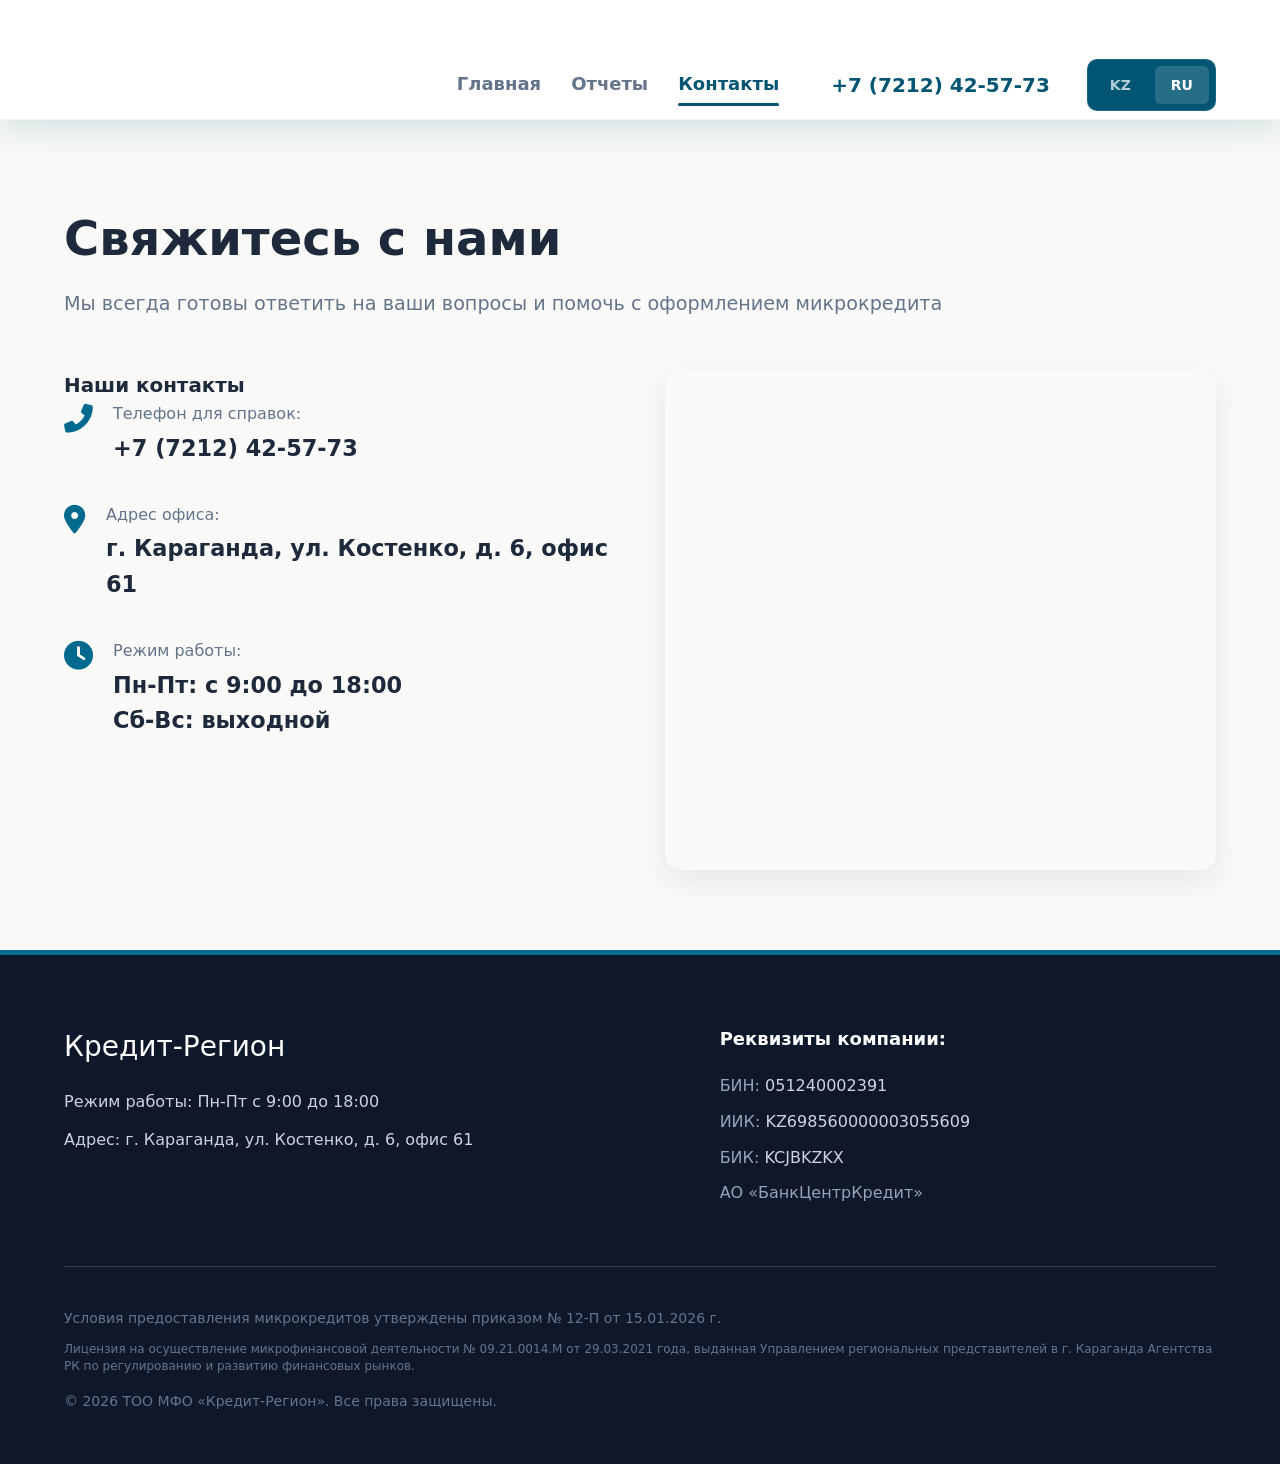
==== contacts.html @ 9605d0bb "Add files via upload" ====
<!DOCTYPE html>
<html lang="ru">
<head>
    <meta charset="UTF-8">
    <meta name="viewport" content="width=device-width, initial-scale=1.0">
    <title>Контакты — ТОО МФО «Кредит-Регион»</title>
    <link rel="stylesheet" href="style.css">
    <link rel="stylesheet" href="https://cdnjs.cloudflare.com/ajax/libs/font-awesome/6.0.0/css/all.min.css">
    <script type="text/javascript" src="https://cdn.jsdelivr.net/npm/@emailjs/browser@4/dist/email.min.js"></script>
</head>
<body>

<header class="header">
        <div class="container header-wrap">
            <a href="index.html" class="logo">
                <img src="https://avirgehlkrsgrkzicobc.supabase.co/storage/v1/object/public/img/logo%20(2).png" alt="Кредит-Регион" class="logo-img">
            </a>
            <div class="header-nav-block">
                <ul class="nav-links">
                    <li><a href="index.html" id="nav-main">Главная</a></li>
                    <li><a href="reports.html" id="nav-about">Отчеты</a></li>
                    <li><a href="contacts.html" id="nav-contacts" class="active">Контакты</a></li>
                </ul>   
                
                <div class="header-contacts">
                    <a href="tel:+77212425773" id="phone-1" class="phone-link">+7 (7212) 42-57-73</a>
                    <div class="lang-switcher">
                        <a href="contacts_kz.html" class="lang-btn">KZ</a>
                        <a href="contacts.html" class="active lang-btn">RU</a>
                    </div>
                </div>
            </div>
        </div>
    </header>

    <main class="contacts-page">
        <h1>Свяжитесь с нами</h1>
        <p class="subtitle">Мы всегда готовы ответить на ваши вопросы и помочь с оформлением микрокредита</p>

        <div class="contacts-grid">
            <div class="info-box">
                <h3>Наши контакты</h3>
                
                <div class="contact-item">
                    <i class="fas fa-phone-alt"></i>
                    <div>
                        <p class="label">Телефон для справок:</p>
                        <a href="tel:+77212425773" class="value">+7 (7212) 42-57-73</a>
                    </div>
                </div>

                <div class="contact-item">
                    <i class="fas fa-map-marker-alt"></i>
                    <div>
                        <p class="label">Адрес офиса:</p>
                        <p class="value">г. Караганда, ул. Костенко, д. 6, офис 61</p>
                    </div>
                </div>

                <div class="contact-item">
                    <i class="fas fa-clock"></i>
                    <div>
                        <p class="label">Режим работы:</p>
                        <p class="value">Пн-Пт: с 9:00 до 18:00<br>Сб-Вс: выходной</p>
                    </div>
                </div>
            </div>
            <div class="map-box">
            <iframe src="https://yandex.kz/map-widget/v1/?ll=73.082440%2C49.816398&z=17&pt=73.082440%2C49.816398%2Cpm2rdm" width="100%" height="100%" frameborder="0" allowfullscreen="true" style="position:relative; min-height: 400px; border-radius: 12px;"></iframe>
            </div>
        </div>
    </main>

    <footer class="footer">
        <div class="container">
            <div class="footer-grid">
                <div class="footer-about">
                    <div class="logo white-logo"><span class="logo-accent">Кредит</span>-Регион</div>
                    <p>Режим работы: Пн-Пт с 9:00 до 18:00</p>
                    <p>Адрес: г. Караганда, ул. Костенко, д. 6, офис 61</p>
                </div>
                <div class="footer-requisites">
                    <h4>Реквизиты компании:</h4>
                    <p>БИН: <span>051240002391</span></p>
                    <p>ИИК: <span>KZ698560000003055609</span></p>
                    <p>БИК: <span>KCJBKZKX</span></p>
                    <p>АО «БанкЦентрКредит»</p>
                </div>
            </div>
            <div class="footer-bottom">
                <p>Условия предоставления микрокредитов утверждены приказом № 12-П от 15.01.2026 г.</p>
                <p style="font-size: 12px; color: #64748b; margin-top: 10px; margin-bottom: 15px; line-height: 1.4;">Лицензия на осуществление микрофинансовой деятельности № 09.21.0014.M от 29.03.2021 года, выданная Управлением региональных представителей в г. Караганда Агентства РК по регулированию и развитию финансовых рынков.</p>
                <p>&copy; 2026 ТОО МФО «Кредит-Регион». Все права защищены.</p>
            </div>
        </div>
    </footer>
</body>
</html>
---- style.css ----
@import url('https://fonts.googleapis.com/css2?family=Inter:wght@400;500;600;700;800&display=swap');

* {
    margin: 0;
    padding: 0;
    box-sizing: border-box;
}

body, input, button, textarea, select {
    font-family: 'Inter', sans-serif;
}

:root {
    --primary-color: #006A8E;   
    --primary-hover: #005572;  
    --dark-bg: #0f172a;      
    --light-bg: #f4f7fc;      
    --text-main: #1e293b;     
    --text-muted: #64748b;     
    --border-color: #e2e8f0; 
    
    --primary-blue: #005572;
    --text-dark: #333333;
    --text-light: #ffffff;
    --transition: all 0.3s ease;
}

body {
    font-family: system-ui, -apple-system, BlinkMacSystemFont, 'Segoe UI', Roboto, Oxygen, Ubuntu, Cantarell, sans-serif;
    color: var(--text-main);
    background-color: #F9FAF7;
    line-height: 1.6;
    font-size: 17px;
}

.container {
    max-width: 1200px;
    margin: 0 auto;
    padding: 0 24px;
}

.header {
    background: #fff;
    border-bottom: 1px solid rgba(0, 0, 0, 0.05);
    height: 120px; /* Фиксируем общую высоту шапки, чтобы было пространство сверху */
    position: sticky;
    top: 0;
    z-index: 100;
    box-shadow: 0 10px 30px rgba(0, 85, 114, 0.15);
}

.header-wrap {
    display: flex;
    justify-content: space-between;
    align-items: flex-end; /* Выравнивает все внутренние блоки по нижнему краю */
    width: 100%;
    height: 100%; /* Растягиваем контейнер на всю высоту шапки */
    padding-bottom: 8px; /* Аккуратный отступ от самого нижнего края для красоты */
}


.logo {
    display: flex;
    align-items: center;
    text-decoration: none;
}
.logo-img {
    height: 150px;
    width: auto;  
    display: block;
    object-fit: contain;
    margin: 0;
    padding-top: 15px; 
}

.header-nav-block {
    display: flex;
    align-items: center;
    gap: 40px; 
}

.nav-links {
    display: flex;
    list-style: none;
    gap: 30px;
}

.nav-links a {
    text-decoration: none;
    color: var(--text-muted);
    font-weight: 600;
    font-size: 18px;
    padding: 8px 0;
    position: relative;
    transition: color 0.25s ease;
}

.nav-links a::after {
    content: '';
    position: absolute;
    bottom: -4px;
    left: 0;
    width: 0;
    height: 3px;
    background-color: #005572;
    border-radius: 2px;
    transition: width 0.25s ease; /* Плавное появление линии */
}

.nav-links a:hover,
.nav-links a.active {
    color: #005572;
}

.nav-links a:hover::after,
.nav-links a.active::after {
    width: 100%;
}

.header-contacts {
    display: flex;
    align-items: center;
    gap: 25px;
}

.phone-link {
    font-size: 20px;
    font-weight: 700;
    color: #005572;
    text-decoration: none;
    transition: all 0.2s ease;
    padding: 6px 12px;
    border-radius: 8px;
}

.phone-link:hover {
    background-color: rgba(0, 85, 114, 0.05); 
    transform: translateY(-1px); 
}

 .lang-switcher {
    display: flex;
    gap: 6px;
    background: #005572; /* Темно-синий фон всей плашки */
    padding: 5px;
    border-radius: 10px;
    border: 1px solid rgba(255, 255, 255, 0.1);
}


.lang-btn {
    background: none;
    border: 1px solid transparent; /* Заготовка под границу активной кнопки */
    padding: 8px 16px;
    font-size: 14px;
    font-weight: 700;
    color: rgba(255, 255, 255, 0.7); /* Цвет неактивного текста (слегка прозрачный белый) */
    cursor: pointer;
    border-radius: 7px;
    text-decoration: none;
    transition: all 0.2s;
}

.lang-btn:hover {
    color: #ffffff;
}


.lang-btn.active {
    background: rgba(255, 255, 255, 0.15) !important; /* Полупрозрачный белый внутри синей плашки */
    border-color: #005572 !important; /* Граница */
    color: #ffffff !important; /* Белый текст */
}



.calc-section {
    padding: 60px 0;
}

/* .calc-container {
    background: var(--light-bg); 
    gap: 30px; 
    align-items: stretch;
    width: 100%;
    border-radius: 28px;
    padding: 45px;
    display: flex;
    gap: 45px;
    align-items: center;
    border: 1px solid #e2e8f0; 
    box-shadow: 0 40px 80px rgba(0, 106, 142, 0.1), 0 15px 35px rgba(0, 106, 142, 0.05);
} */

.calc-container {
    background: var(--light-bg); 
    width: 100%;
    border-radius: 28px;
    padding: 45px;
    display: flex;
    gap: 45px;
    align-items: stretch; /* Растягивает обе части по высоте */
    border: 1px solid #e2e8f0; 
    box-shadow: 0 40px 80px rgba(0, 106, 142, 0.1), 0 15px 35px rgba(0, 106, 142, 0.05);
    box-sizing: border-box;
}


.calc-num-input {
    font-family: inherit;
    font-size: 1.25rem; 
    font-weight: 700; 
    color: #006A8E;    
    border: none;
    border-bottom: 2px dashed #cbd5e1; 
    background: transparent;
    padding: 2px 4px;
    width: 120px;       
    text-align: right;  
    outline: none;
    transition: border-color 0.2s ease;
}


.calc-num-input:focus {
    border-bottom-color: #006A8E; 
    border-bottom-style: solid;
}


.calc-num-input::-webkit-outer-spin-button,
.calc-num-input::-webkit-inner-spin-button {
    -webkit-appearance: none;
    margin: 0;
}

/* Прячем стрелочки в Firefox */
.calc-num-input {
    -moz-appearance: textfield;
}


.calc-inputs {
    flex: 0 0 550px;
    width: 550px;
    display: flex;
    flex-direction: column;
    gap: 30px;
    box-sizing: border-box;
}

/* .calc-inputs {
    flex: 1; 
    display: flex;
    flex-direction: column;
    gap: 30px;
    box-sizing: border-box;
} */

.input-group {
    display: flex;
    flex-direction: column;
}

/* Белые блоки для ползунков с выраженной рамкой и глубокой тенью */
.input-inner-box {
    background: #ffffff;
    border-radius: 20px;
    padding: 24px 35px;
    display: flex;
    justify-content: space-between;
    align-items: center;
    margin-bottom: -12px; /* Элегантное наложение слайдера на рамку */
    position: relative;
    z-index: 2;
    border: 1px solid var(--border-color);
    box-shadow: 0 15px 35px rgba(15, 23, 42, 0.04), 0 5px 15px rgba(15, 23, 42, 0.02);
}

.input-label-text {
    font-size: 24px;
    color: #64748b;
    font-weight: 600;
}

.currency {
    font-size: 34px;
    color: #000;
    font-weight: 700;
}

.currency strong {
    font-size: 38px;
    color: var(--primary-color); /* Акцентный озерно-синий цвет для выбранных значений */
    font-weight: 800;
}

input[type="range"].range-slider {
    -webkit-appearance: none;
    appearance: none;
    width: calc(100% - 50px);
    margin: 0 auto;
    height: 8px;
    border-radius: 4px;
    outline: none;
    position: relative;
    z-index: 3;
    background: linear-gradient(to right, #006A8E 0%, #006A8E 50%, #cbd5e1 50%, #cbd5e1 100%);
    cursor: pointer;
}

input[type="range"].range-slider::-webkit-slider-thumb {
    -webkit-appearance: none;
    appearance: none;
    width: 26px;
    height: 26px;
    background: #006A8E;
    border: 3px solid #ffffff;
    border-radius: 50%;
    cursor: pointer;
    box-shadow: 0 4px 10px rgba(0, 106, 142, 0.4);
    transition: transform 0.1s, background-color 0.1s;
}

input[type="range"]::-webkit-slider-thumb:hover {
    transform: scale(1.15);
}

input[type="range"].range-slider::-moz-range-thumb {
    width: 20px;
    height: 20px;
    background: #006A8E;
    border: 3px solid #ffffff;
    border-radius: 50%;
    cursor: pointer;
    box-shadow: 0 4px 10px rgba(0, 106, 142, 0.4);
    transition: transform 0.1s;
}

input[type="range"].range-slider::-moz-range-thumb:hover {
    transform: scale(1.15);
}

.range-limits {
    display: flex;
    justify-content: space-between;
    font-size: 16px;
    color: #94a3b8;
    margin-top: 12px;
    padding: 0 30px;
    font-weight: 500;
}

.calc-result-card {
    flex: 0 0 380px;
    width: 380px;
    height: 380px; 
    background: #ffffff;
    border-radius: 28px;
    padding: 40px 35px;
    text-align: center;
    border: 1px solid var(--border-color);
    box-shadow: 0 25px 50px rgba(15, 23, 42, 0.06), 0 10px 20px rgba(15, 23, 42, 0.03);
    display: flex;
    flex-direction: column;
    justify-content: space-between; 
    align-items: center;
    box-sizing: border-box;
}

.result-title {
    color: #64748b;
    font-size: 20px;
    font-weight: 500;
    line-height: 1.5;
    max-width: 280px;
    margin-bottom: 25px;
}

.btn-apply {
    background: var(--primary-color);
    color: white;
    border: none;
    width: 280px;      
    height: 60px;        
    flex-shrink: 0;       
    align-self: flex-start;
    border-radius: 14px;
    font-size: 20px;
    font-weight: 700;
    cursor: pointer;
    transition: background 0.2s, transform 0.1s;
    box-shadow: 0 6px 20px rgba(0, 106, 142, 0.3);
    display: flex;
    align-items: center;
    justify-content: center;
    box-sizing: border-box;
}

.result-price {
    font-size: 52px;
    font-weight: 800;
    color: #0f172a;
    white-space: nowrap; 
    overflow: hidden;
    text-overflow: ellipsis;
    margin: 15px 0; /* Фиксированные отступы вокруг цены */
    letter-spacing: -1px;
    width: 100%;
    line-height: 1.2; /* Фиксированная высота строки */
}


.btn-apply:hover {
    background: var(--primary-hover);
}

.btn-apply:active {
    transform: scale(0.98);
}

.info-section {
    padding: 50px 0;
}

.info-tabs {
    display: flex;
    gap: 15px;
    margin-bottom: 35px;
    border-bottom: 1px solid var(--border-color);
    padding-bottom: 20px;
}

.tab-btn {
    background: none;
    border: none;
    font-size: 18px;
    font-weight: 700;
    color: var(--text-muted);
    padding: 12px 24px;
    cursor: pointer;
    border-radius: 10px;
    transition: all 0.2s;
}

.tab-btn.active {
    background-color: var(--primary-color) !important;
    border-color: var(--primary-color) !important;
    color: #ffffff;
}

.tab-btn-type {
    background: none;
    border: 2px solid transparent;
    font-size: 18px;
    font-weight: 700;
    color: var(--text-muted);
    padding: 12px 24px;
    cursor: pointer;
    border-radius: 10px;
    transition: all 0.2s;
}

.tab-btn-type.active {
    background-color: rgba(0, 85, 114, 0.1) !important; 
    border-color: #005572 !important; 
    color: #005572;
}

.info-grid {
    display: grid;
    grid-template-columns: 1fr 1fr;
    gap: 35px;

}

.info-card {
    background: #f8fafc;
    padding: 40px;
    border-radius: 24px;
    border: 1px solid var(--border-color);
    box-shadow: 0 40px 80px rgba(0, 106, 142, 0.1), 0 15px 35px rgba(0, 106, 142, 0.05);
}

.info-card h3 {
    font-size: 24px;
    margin-bottom: 24px;
    font-weight: 700;
}

.check-list li {
    margin-bottom: 16px;
    position: relative;
    padding-left: 32px;
    font-size: 17px;
    color: #334155;
}

.check-list li::before {
    content: "✓";
    position: absolute;
    left: 0;
    top: -1px;
    color: var(--primary-color);
    font-weight: 900;
    font-size: 20px;
}

/* СЕКЦИЯ ДОКУМЕНТОВ */
.docs-section {
    padding: 70px 0;
}

.docs-section h2 {
    text-align: center;
    font-size: 34px;
    font-weight: 800;
}

.section-subtitle {
    text-align: center;
    color: var(--text-muted);
    font-size: 18px;
    margin-bottom: 50px;
    margin-top: 10px;
}

.docs-grid {
    display: grid;
    grid-template-columns: 1fr 1fr;
    gap: 25px;
}

.doc-item {
    display: flex;
    align-items: center;
    gap: 25px;
    padding: 30px;
    background: #ffffff;
    border: 1px solid var(--border-color);
    border-radius: 20px;
    text-decoration: none;
    color: var(--text-main);
    transition: border-color 0.2s, box-shadow 0.2s;
}

.doc-item:hover {
    border-color: var(--primary-color);
    box-shadow: 0 15px 30px rgba(0, 106, 142, 0.1);
}

.doc-icon {
    font-size: 36px;
    background: #f1f5f9;
    width: 70px;
    height: 70px;
    display: flex;
    align-items: center;
    justify-content: center;
    border-radius: 14px;
}

.doc-info h4 {
    font-size: 18px;
    font-weight: 700;
    margin-bottom: 6px;
}

.doc-info span {
    font-size: 14px;
    color: var(--text-muted);
}

/* СТРАНИЦА КОНТАКТОВ (CONTACTS.HTML) */
.contacts-page {
    max-width: 1200px;
    margin: 80px auto;
    padding: 0 24px;
}

.contacts-page h1 {
    font-size: 3rem;
    font-weight: 800;
    color: #1e293b;
    margin-bottom: 12px;
}

.contacts-page .subtitle {
    font-size: 1.2rem;
    color: #64748b;
    margin-bottom: 50px;
}

.contacts-grid {
    display: grid;
    grid-template-columns: 1fr 1fr;
    gap: 50px;
    align-items: start;
}

.contact-item {
    display: flex;
    align-items: flex-start;
    margin-bottom: 35px;
}

.contact-item i {
    font-size: 1.8rem;
    color: var(--primary-color); 
    margin-right: 20px;
    margin-top: 4px;
}

.contact-item .label {
    font-size: 1rem;
    color: #64748b;
    margin-bottom: 4px;
}

.contact-item .value {
    font-size: 1.4rem;
    color: #1e293b;
    text-decoration: none;
    font-weight: 600;
}

.social-block {
    margin-top: 50px;
}

.social-block h3 {
    font-size: 1.4rem;
    margin-bottom: 20px;
}

.social-icons {
    display: flex;
    gap: 20px;
}

.social-link {
    display: flex;
    align-items: center;
    justify-content: center;
    width: 55px;
    height: 55px;
    border-radius: 50%;
    color: white;
    font-size: 1.8rem;
}

/* Брендовые цвета соцсетей */
.social-link.whatsapp { background-color: #25d366; }
.social-link.instagram { background-color: #e1306c; }
.social-link.telegram { background-color: #0088cc; }

.map-box {
    box-shadow: 0 10px 30px rgba(15,23,42,0.08);
    border-radius: 16px;
    overflow: hidden;
    height: 500px;
}

/* СТИЛЬНЫЙ ПОДВАЛ (FOOTER) */
.footer {
    background: var(--dark-bg);
    color: #94a3b8;
    padding: 70px 0 40px 0;
    font-size: 16px;
    border-top: 5px solid var(--primary-color);
    margin-top: 80px;
}

.white-logo { 
    color: #ffffff; 
    margin-bottom: 20px; 
    font-size: 28px;
}

.logo-img-footer {
    height: 45px;
    width: auto;
    display: block;
    object-fit: contain;
}

.footer-grid {
    display: grid;
    grid-template-columns: 1.2fr 1fr;
    gap: 60px;
    border-bottom: 1px solid #334155;
    padding-bottom: 50px;
}

.footer-about p { margin-bottom: 12px; color: #cbd5e1; }
.footer-requisites h4 { color: white; margin-bottom: 20px; font-size: 18px; }
.footer-requisites p { margin-bottom: 10px; }
.footer-requisites span { color: #cbd5e1; }

.footer-bottom {
    padding-top: 40px;
    color: #64748b;
    font-size: 14px;
}

.footer-bottom p {
    margin-bottom: 12px;
}


@media (max-width: 992px) {
    .header-wrap { flex-direction: column; gap: 20px; text-align: center; }
    .header-nav-block { flex-direction: column; gap: 20px; }
    .calc-container { flex-direction: column; padding: 30px; gap: 35px; }
    .calc-inputs { width: 100%; }
    .input-inner-box { padding: 20px; }
    .currency { font-size: 28px; }
    .currency strong { font-size: 30px; }
    .calc-result-card { width: 100%; padding: 45px 25px; min-height: auto; }
    .result-price { font-size: 48px; margin-bottom: 30px; }
    .info-grid, .docs-grid, .footer-grid, .contacts-grid { grid-template-columns: 1fr; gap: 30px; }
    .map-box { height: 400px; }
}







/* ПОЛНАЯ ШИРИНА И ВЫРАВНИВАНИЕ ПО ЦЕНТРУ */
.features-section {
    padding: 60px 0;
    display: flex;
    flex-direction: column;
    gap: 60px;
    width: 100%;
}

.feature-row {
    display: flex;
    justify-content: center;
    width: 100%;
}

/* Общий контейнер-карточка */
.feature-image-box {
    position: relative; /* Чтобы позиционировать текст поверх картинки */
    width: 100%;
    max-width: 1000px;
    height: 480px;
    background: var(--primary-color); /* Бирюзовый фон, в который уходит картинка */
    border-radius: 24px;
    overflow: hidden;
    box-shadow: 0 12px 30px rgba(0, 106, 142, 0.12);
    
    /* Анимация появления */
    opacity: 0;
    transition: transform 0.8s cubic-bezier(0.25, 1, 0.5, 1), opacity 0.8s ease;
}

/* Эффект плавного исчезновения картинки к низу */
.feature-image-box img.fade-bottom {
    width: 100%;
    height: 100%;
    object-fit: cover;
    display: block;
    
    /* Магия градиентного скрытия: сверху 100% видимости, к низу (начиная с 40%) уходит в ноль */
    -webkit-mask-image: linear-gradient(to bottom, rgba(0,0,0,1) 0%, rgba(0,0,0,1) 40%, rgba(0,0,0,0) 100%);
    mask-image: linear-gradient(to bottom, rgba(0,0,0,1) 0%, rgba(0,0,0,1) 40%, rgba(0,0,0,0) 100%);
}

/* Контейнер для текста внутри карточки */
.feature-text-inside {
    position: absolute;
    bottom: 0;
    left: 0;
    width: 100%;
    padding: 40px;
    box-sizing: border-box;
    color: #ffffff; /* Белый текст шикарно смотрится на бирюзовом фоне */
    z-index: 2;
}

.feature-text-inside h3 {
    font-size: 24px;
    margin-bottom: 12px;
    font-weight: 600;
}

.feature-text-inside p {
    font-size: 16px;
    line-height: 1.5;
    opacity: 0.9;
    max-width: 800px; /* Чтобы текст не растягивался колбасой на всю ширину */
}

/* НАСТРОЙКИ АНИМАЦИИ */
.feature-row.left .feature-image-box { transform: translateX(-80px); }
.feature-row.right .feature-image-box { transform: translateX(80px); }

.feature-row.active .feature-image-box {
    opacity: 1;
    transform: translateX(0) translateY(0);
}

/* АДАПТИВНОСТЬ ДЛЯ ТЕЛЕФОНОВ */
@media (max-width: 768px) {
    .feature-image-box {
        height: 380px; /* Чуть уменьшаем высоту карточки */
        transform: translateY(40px) !important;
    }
    .feature-text-inside {
        padding: 20px;
    }
    .feature-text-inside h3 {
        font-size: 20px;
    }
    .feature-text-inside p {
        font-size: 14px;
    }
}




/* реклама */
/* ==========================================================================
   СЕТКА БАННЕРОВ (HERO SERVICES GRID)
   ========================================================================== */

.services-hero {
    background-color: #F9FAF7;
    padding: 40px 0 60px 0;
}

.services-grid {
    display: grid;
    grid-template-columns: 1fr 1fr 1fr; 
    grid-template-rows: 140px 140px 140px; 
    gap: 20px;
}


.service-card {
    position: relative;
    border-radius: 24px;
    padding: 30px;
    display: flex;
    flex-direction: column;
    justify-content: space-between;
    overflow: hidden;
    box-shadow: 0 10px 25px rgba(0, 0, 0, 0.05);
    transition: transform 0.3s ease, box-shadow 0.3s ease;
    cursor: pointer;
}

.service-card:hover {
    transform: translateY(-4px);
    box-shadow: 0 15px 35px rgba(0, 0, 0, 0.12);
}

/* Контент внутри карточек */
.card-content {
    position: relative;
    z-index: 2;
    height: 100%;
    display: flex;
    flex-direction: column;
    justify-content: space-between;
    align-items: flex-start;
}

.card-title {
    color: #ffffff;
    font-size:45px;
    font-weight: 700;
    line-height: 1.2;
    max-width: 350px;
}

.card-amount {
    color: #ffffff;
    font-size: 36px;
    font-weight: 800;
    margin-top: 10px;
}

/* Белые скругленные кнопки */
.card-btn {
    display: inline-block;
    background: #ffffff;
    padding: 12px 28px;
    border-radius: 14px;
    font-size: 15px;
    font-weight: 700;
    text-decoration: none;
    box-shadow: 0 4px 12px rgba(0, 0, 0, 0.05);
    margin-top: auto;
}


.card-link {
    color: #ffffff;
    font-size: 15px;
    font-weight: 700;
    text-decoration: underline;
    margin-top: auto;
}

.card-slogan {
    color: #ffffff;
    font-size: 16px;
    font-weight: 700;
    margin-top: auto;
}



/* ЦВЕТОВЫЕ ГРАДИЕНТЫ  */

.card-main-blue {
    background: linear-gradient(180deg, #006A8E 0%, #005572 100%);
    grid-column: 1 / 3;
    grid-row: 1 / 3; 
    box-shadow:
    0 12px 30px rgba(0, 106, 142, 0.18),
    0 4px 12px rgba(0, 85, 114, 0.12);
}
.btn-blue-text { color: #005572; }

.card-vertical-red {
    background: linear-gradient(180deg, #005572 0%, #00445C 100%);
    grid-column: 3 / 4;
    grid-row: 1 / 4; 
    box-shadow:
    0 12px 30px rgba(0, 85, 114, 0.18),
    0 4px 12px rgba(0, 68, 92, 0.12);
}
.btn-red-text { color: #ef4444; }

.card-small-green {
    background: linear-gradient(180deg, #007A9E 0%, #006A8E 100%);
    grid-column: 1 / 2;
    grid-row: 3 / 4;
    padding: 24px 30px;
    box-shadow:
    0 12px 30px rgba(29, 137, 173, 0.18),
    0 4px 12px rgba(0, 106, 142, 0.12);
}
.card-small-green .card-title { font-size: 22px; }
.card-small-green .card-amount { font-size: 24px; margin: 0; }

.card-small-orange {
    background: linear-gradient(180deg, #0086B3 0%, #006A8E 100%);
    grid-column: 2 / 3;
    grid-row: 3 / 4;
    padding: 24px 30px;
    box-shadow:
    0 12px 30px rgba(75, 167, 197, 0.18),
    0 4px 12px rgba(29, 137, 173, 0.12);
}
.card-small-orange .card-title { font-size: 22px; }

.card-bg-pattern {
    position: absolute;
    right: -20px;
    bottom: -20px;
    width: 200px;
    height: 200px;
    background: rgba(255, 255, 255, 0.08);
    border-radius: 50%;
    z-index: 1;
}

/* ==========================================================================
   АДАПТИВНОСТЬ ДЛЯ МОБИЛЬНЫХ УСТРОЙСТВ (МЕДИА-ЗАПРОСЫ)
   ========================================================================== */

@media (max-width: 992px) {
    .services-grid {
        grid-template-columns: 1fr; 
        grid-template-rows: auto;
    }

    .card-vertical-red {
        grid-column: auto;
        grid-row: auto; 
    }
}


@media (max-width: 576px) {
    .services-hero {
        padding: 20px 0 40px 0; 
    }

    .services-grid {
        gap: 12px; 
    }

    .service-card {
        padding: 24px;
        min-height: 200px;
    }

    .card-title {
        font-size: 20px;
        max-width: 100%;
    }

    .card-amount {
        font-size: 26px;
        margin-top: 15px;
        margin-bottom: 15px;
    }


    .card-small-green, 
    .card-small-orange {
        flex-direction: column;
        align-items: flex-start;
        gap: 15px;
    }

    .card-small-green .card-title,
    .card-small-orange .card-title {
        font-size: 20px;
    }

    .card-small-green .card-amount {
        font-size: 24px;
    }

    .card-btn {
        width: 100%; 
        text-align: center;
        padding: 14px;
    }
}
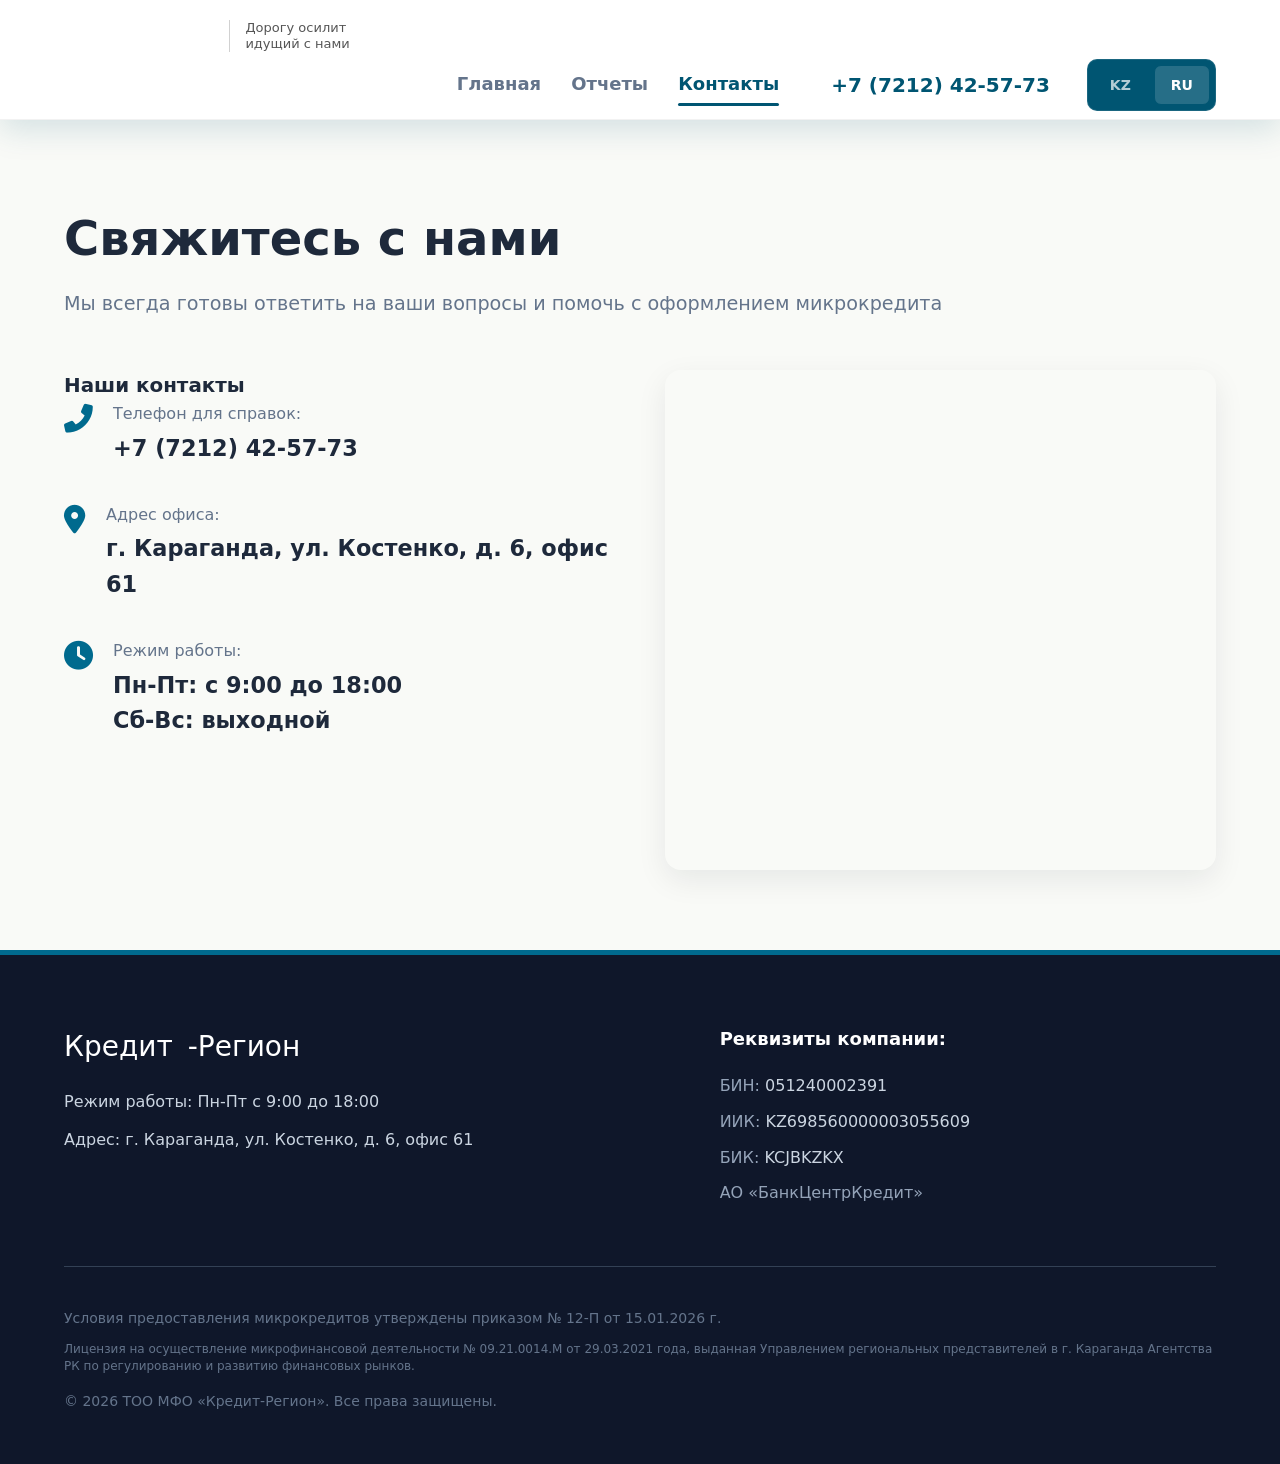
==== commit 86bf754f: "Add files via upload" ====
--- a/contacts.html
+++ b/contacts.html
@@ -7,10 +7,141 @@
     <link rel="stylesheet" href="style.css">
     <link rel="stylesheet" href="https://cdnjs.cloudflare.com/ajax/libs/font-awesome/6.0.0/css/all.min.css">
     <script type="text/javascript" src="https://cdn.jsdelivr.net/npm/@emailjs/browser@4/dist/email.min.js"></script>
+    <style>
+        @media (max-width: 768px) {
+
+            header, .header {
+                height: auto !important;
+                min-height: unset !important;
+                position: relative !important;
+            }
+            .header-wrap {
+                display: grid !important;
+                grid-template-columns: auto 1fr;
+                grid-template-rows: auto auto;
+                gap: 16px 10px !important;
+                padding: 15px !important;
+                align-items: center !important;
+                height: auto !important;
+            }
+            .logo {
+                grid-column: 1 !important;
+                grid-row: 1 !important;
+                margin: 0 !important;
+                justify-self: start !important;
+            }
+            .logo-img {
+                max-height: 50px !important;
+                width: auto !important;
+            }
+            .header-nav-block {
+                display: contents !important;
+            }
+            .header-contacts {
+                grid-column: 2 !important;
+                grid-row: 1 !important;
+                display: flex !important;
+                flex-direction: row !important;
+                justify-content: flex-end !important;
+                align-items: center !important;
+                gap: 15px !important;
+                width: 100% !important;
+            }
+            .phone-link {
+                font-size: 14px !important;
+                white-space: nowrap !important;
+            }
+            .lang-switcher {
+                display: flex !important;
+                gap: 4px !important;
+            }
+            .lang-btn {
+                padding: 4px 8px !important;
+                font-size: 13px !important;
+            }
+            .nav-links {
+                grid-column: 1 / -1 !important;
+                grid-row: 2 !important;
+                display: flex !important;
+                flex-direction: row !important;
+                justify-content: center !important;
+                gap: 10px 20px !important;
+                padding: 10px 0 0 0 !important;
+                margin: 0 !important;
+                border-top: 1px solid #eee;
+                list-style: none !important;
+                width: 100% !important;
+            }
+
+            .contacts-page {
+                padding: 24px 15px !important;
+            }
+            .contacts-page h1 {
+                font-size: 26px !important;
+                margin-bottom: 8px !important;
+            }
+            .contacts-page .subtitle {
+                font-size: 14px !important;
+                margin-bottom: 24px !important;
+            }
+
+
+            .contacts-grid {
+                display: flex !important;
+                flex-direction: column !important;
+                gap: 20px !important;
+            }
+            .info-box, .map-box {
+                width: 100% !important;
+                box-sizing: border-box !important;
+            }
+            
+
+            .map-box iframe {
+                min-height: 320px !important;
+                height: 320px !important;
+            }
+
+
+            .footer-grid {
+                display: flex !important;
+                flex-direction: column !important;
+                gap: 24px !important;
+                text-align: left !important;
+            }
+            .footer-about, .footer-requisites {
+                width: 100% !important;
+            }
+            .footer-bottom {
+                margin-top: 20px !important;
+                padding-top: 20px !important;
+            }
+        }
+
+
+        .logo {
+    display: flex;
+    align-items: center;
+    text-decoration: none;
+    gap: 15px;
+}
+
+.slogan {
+    font-size: 13px;
+    color: #555;
+    font-weight: 400;
+    line-height: 1.2;
+    border-left: 1px solid #d1d1d1;
+    padding-left: 15px;
+    white-space: nowrap;
+}
+
+
+    </style>
 </head>
 <body>
 
-<header class="header">
+<!-- <header class="header">
         <div class="container header-wrap">
             <a href="index.html" class="logo">
                 <img src="https://avirgehlkrsgrkzicobc.supabase.co/storage/v1/object/public/img/logo%20(2).png" alt="Кредит-Регион" class="logo-img">
@@ -31,7 +162,31 @@
                 </div>
             </div>
         </div>
-    </header>
+    </header> -->
+
+<header class="header">
+    <div class="container header-wrap">
+        <a href="index.html" class="logo">
+            <img src="https://avirgehlkrsgrkzicobc.supabase.co/storage/v1/object/public/img/logo%20(2).png" alt="Кредит-Регион" class="logo-img">
+            <span class="slogan">Дорогу осилит <br> идущий с нами</span>
+        </a>
+        <div class="header-nav-block">
+            <ul class="nav-links">
+                <li><a href="index.html" id="nav-main">Главная</a></li>
+                <li><a href="reports.html" id="nav-about">Отчеты</a></li>
+                <li><a href="contacts.html" id="nav-contacts" class="active">Контакты</a></li>
+            </ul>   
+            
+            <div class="header-contacts">
+                <a href="tel:+77212425773" id="phone-1" class="phone-link">+7 (7212) 42-57-73</a>
+                <div class="lang-switcher">
+                    <a href="contacts_kz.html" class="lang-btn">KZ</a>
+                    <a href="contacts.html" class="active lang-btn">RU</a>
+                </div>
+            </div>
+        </div>
+    </div>
+</header>
 
     <main class="contacts-page">
         <h1>Свяжитесь с нами</h1>
--- a/style.css
+++ b/style.css
@@ -8,6 +8,7 @@
 
 body, input, button, textarea, select {
     font-family: 'Inter', sans-serif;
+    font-weight: 500;
 }
 
 :root {
@@ -42,20 +43,47 @@
 .header {
     background: #fff;
     border-bottom: 1px solid rgba(0, 0, 0, 0.05);
-    height: 120px; /* Фиксируем общую высоту шапки, чтобы было пространство сверху */
+    height: 120px;
     position: sticky;
     top: 0;
     z-index: 100;
     box-shadow: 0 10px 30px rgba(0, 85, 114, 0.15);
 }
 
+
+.logo {
+    display: flex;
+    align-items: center;
+    text-decoration: none;
+    gap: 15px; 
+}
+
+.slogan {
+    font-size: 13px;
+    color: #555;
+    font-weight: 400;
+    line-height: 1.2;
+    border-left: 1px solid #d1d1d1;
+    padding-left: 15px;
+    white-space: nowrap; 
+}
+
+@media (max-width: 768px) {
+    .slogan {
+        font-size: 12px;
+        padding-left: 8px; 
+        border-left: none;    
+    }
+
+}
+
 .header-wrap {
     display: flex;
     justify-content: space-between;
-    align-items: flex-end; /* Выравнивает все внутренние блоки по нижнему краю */
+    align-items: flex-end;
     width: 100%;
-    height: 100%; /* Растягиваем контейнер на всю высоту шапки */
-    padding-bottom: 8px; /* Аккуратный отступ от самого нижнего края для красоты */
+    height: 100%;
+    padding-bottom: 8px;
 }
 
 
@@ -104,7 +132,7 @@
     height: 3px;
     background-color: #005572;
     border-radius: 2px;
-    transition: width 0.25s ease; /* Плавное появление линии */
+    transition: width 0.25s ease;
 }
 
 .nav-links a:hover,
@@ -141,7 +169,7 @@
  .lang-switcher {
     display: flex;
     gap: 6px;
-    background: #005572; /* Темно-синий фон всей плашки */
+    background: #005572;
     padding: 5px;
     border-radius: 10px;
     border: 1px solid rgba(255, 255, 255, 0.1);
@@ -150,11 +178,11 @@
 
 .lang-btn {
     background: none;
-    border: 1px solid transparent; /* Заготовка под границу активной кнопки */
+    border: 1px solid transparent;
     padding: 8px 16px;
     font-size: 14px;
     font-weight: 700;
-    color: rgba(255, 255, 255, 0.7); /* Цвет неактивного текста (слегка прозрачный белый) */
+    color: rgba(255, 255, 255, 0.7);
     cursor: pointer;
     border-radius: 7px;
     text-decoration: none;
@@ -167,9 +195,9 @@
 
 
 .lang-btn.active {
-    background: rgba(255, 255, 255, 0.15) !important; /* Полупрозрачный белый внутри синей плашки */
-    border-color: #005572 !important; /* Граница */
-    color: #ffffff !important; /* Белый текст */
+    background: rgba(255, 255, 255, 0.15) !important;
+    border-color: #005572 !important; 
+    color: #ffffff !important;
 }
 
 
@@ -177,20 +205,6 @@
 .calc-section {
     padding: 60px 0;
 }
-
-/* .calc-container {
-    background: var(--light-bg); 
-    gap: 30px; 
-    align-items: stretch;
-    width: 100%;
-    border-radius: 28px;
-    padding: 45px;
-    display: flex;
-    gap: 45px;
-    align-items: center;
-    border: 1px solid #e2e8f0; 
-    box-shadow: 0 40px 80px rgba(0, 106, 142, 0.1), 0 15px 35px rgba(0, 106, 142, 0.05);
-} */
 
 .calc-container {
     background: var(--light-bg); 
@@ -199,7 +213,7 @@
     padding: 45px;
     display: flex;
     gap: 45px;
-    align-items: stretch; /* Растягивает обе части по высоте */
+    align-items: stretch;
     border: 1px solid #e2e8f0; 
     box-shadow: 0 40px 80px rgba(0, 106, 142, 0.1), 0 15px 35px rgba(0, 106, 142, 0.05);
     box-sizing: border-box;
@@ -234,7 +248,7 @@
     margin: 0;
 }
 
-/* Прячем стрелочки в Firefox */
+
 .calc-num-input {
     -moz-appearance: textfield;
 }
@@ -249,20 +263,13 @@
     box-sizing: border-box;
 }
 
-/* .calc-inputs {
-    flex: 1; 
+
+
+.input-group {
     display: flex;
     flex-direction: column;
-    gap: 30px;
-    box-sizing: border-box;
-} */
-
-.input-group {
-    display: flex;
-    flex-direction: column;
-}
-
-/* Белые блоки для ползунков с выраженной рамкой и глубокой тенью */
+}
+
 .input-inner-box {
     background: #ffffff;
     border-radius: 20px;
@@ -270,7 +277,7 @@
     display: flex;
     justify-content: space-between;
     align-items: center;
-    margin-bottom: -12px; /* Элегантное наложение слайдера на рамку */
+    margin-bottom: -12px;
     position: relative;
     z-index: 2;
     border: 1px solid var(--border-color);
@@ -291,7 +298,7 @@
 
 .currency strong {
     font-size: 38px;
-    color: var(--primary-color); /* Акцентный озерно-синий цвет для выбранных значений */
+    color: var(--primary-color);
     font-weight: 800;
 }
 
@@ -404,10 +411,10 @@
     white-space: nowrap; 
     overflow: hidden;
     text-overflow: ellipsis;
-    margin: 15px 0; /* Фиксированные отступы вокруг цены */
+    margin: 15px 0;
     letter-spacing: -1px;
     width: 100%;
-    line-height: 1.2; /* Фиксированная высота строки */
+    line-height: 1.2;
 }
 
 
@@ -506,7 +513,6 @@
     font-size: 20px;
 }
 
-/* СЕКЦИЯ ДОКУМЕНТОВ */
 .docs-section {
     padding: 70px 0;
 }
@@ -571,7 +577,6 @@
     color: var(--text-muted);
 }
 
-/* СТРАНИЦА КОНТАКТОВ (CONTACTS.HTML) */
 .contacts-page {
     max-width: 1200px;
     margin: 80px auto;
@@ -649,7 +654,6 @@
     font-size: 1.8rem;
 }
 
-/* Брендовые цвета соцсетей */
 .social-link.whatsapp { background-color: #25d366; }
 .social-link.instagram { background-color: #e1306c; }
 .social-link.telegram { background-color: #0088cc; }
@@ -661,7 +665,7 @@
     height: 500px;
 }
 
-/* СТИЛЬНЫЙ ПОДВАЛ (FOOTER) */
+
 .footer {
     background: var(--dark-bg);
     color: #94a3b8;
@@ -677,12 +681,6 @@
     font-size: 28px;
 }
 
-.logo-img-footer {
-    height: 45px;
-    width: auto;
-    display: block;
-    object-fit: contain;
-}
 
 .footer-grid {
     display: grid;
@@ -722,13 +720,6 @@
     .map-box { height: 400px; }
 }
 
-
-
-
-
-
-
-/* ПОЛНАЯ ШИРИНА И ВЫРАВНИВАНИЕ ПО ЦЕНТРУ */
 .features-section {
     padding: 60px 0;
     display: flex;
@@ -743,35 +734,29 @@
     width: 100%;
 }
 
-/* Общий контейнер-карточка */
 .feature-image-box {
-    position: relative; /* Чтобы позиционировать текст поверх картинки */
+    position: relative;
     width: 100%;
     max-width: 1000px;
     height: 480px;
-    background: var(--primary-color); /* Бирюзовый фон, в который уходит картинка */
+    background: var(--primary-color);
     border-radius: 24px;
     overflow: hidden;
     box-shadow: 0 12px 30px rgba(0, 106, 142, 0.12);
     
-    /* Анимация появления */
     opacity: 0;
     transition: transform 0.8s cubic-bezier(0.25, 1, 0.5, 1), opacity 0.8s ease;
 }
 
-/* Эффект плавного исчезновения картинки к низу */
 .feature-image-box img.fade-bottom {
     width: 100%;
     height: 100%;
     object-fit: cover;
     display: block;
-    
-    /* Магия градиентного скрытия: сверху 100% видимости, к низу (начиная с 40%) уходит в ноль */
     -webkit-mask-image: linear-gradient(to bottom, rgba(0,0,0,1) 0%, rgba(0,0,0,1) 40%, rgba(0,0,0,0) 100%);
     mask-image: linear-gradient(to bottom, rgba(0,0,0,1) 0%, rgba(0,0,0,1) 40%, rgba(0,0,0,0) 100%);
 }
 
-/* Контейнер для текста внутри карточки */
 .feature-text-inside {
     position: absolute;
     bottom: 0;
@@ -779,7 +764,7 @@
     width: 100%;
     padding: 40px;
     box-sizing: border-box;
-    color: #ffffff; /* Белый текст шикарно смотрится на бирюзовом фоне */
+    color: #ffffff;
     z-index: 2;
 }
 
@@ -793,10 +778,10 @@
     font-size: 16px;
     line-height: 1.5;
     opacity: 0.9;
-    max-width: 800px; /* Чтобы текст не растягивался колбасой на всю ширину */
-}
-
-/* НАСТРОЙКИ АНИМАЦИИ */
+    max-width: 800px;
+}
+
+
 .feature-row.left .feature-image-box { transform: translateX(-80px); }
 .feature-row.right .feature-image-box { transform: translateX(80px); }
 
@@ -805,10 +790,10 @@
     transform: translateX(0) translateY(0);
 }
 
-/* АДАПТИВНОСТЬ ДЛЯ ТЕЛЕФОНОВ */
+
 @media (max-width: 768px) {
     .feature-image-box {
-        height: 380px; /* Чуть уменьшаем высоту карточки */
+        height: 380px; 
         transform: translateY(40px) !important;
     }
     .feature-text-inside {
@@ -825,10 +810,6 @@
 
 
 
-/* реклама */
-/* ==========================================================================
-   СЕТКА БАННЕРОВ (HERO SERVICES GRID)
-   ========================================================================== */
 
 .services-hero {
     background-color: #F9FAF7;
@@ -861,7 +842,6 @@
     box-shadow: 0 15px 35px rgba(0, 0, 0, 0.12);
 }
 
-/* Контент внутри карточек */
 .card-content {
     position: relative;
     z-index: 2;
@@ -887,7 +867,7 @@
     margin-top: 10px;
 }
 
-/* Белые скругленные кнопки */
+
 .card-btn {
     display: inline-block;
     background: #ffffff;
@@ -918,7 +898,6 @@
 
 
 
-/* ЦВЕТОВЫЕ ГРАДИЕНТЫ  */
 
 .card-main-blue {
     background: linear-gradient(180deg, #006A8E 0%, #005572 100%);
@@ -974,9 +953,7 @@
     z-index: 1;
 }
 
-/* ==========================================================================
-   АДАПТИВНОСТЬ ДЛЯ МОБИЛЬНЫХ УСТРОЙСТВ (МЕДИА-ЗАПРОСЫ)
-   ========================================================================== */
+
 
 @media (max-width: 992px) {
     .services-grid {
@@ -1038,4 +1015,274 @@
         text-align: center;
         padding: 14px;
     }
+}
+
+
+/* header */
+@media (max-width: 768px) {
+    
+    header, .header {
+        height: auto !important;
+        min-height: unset !important;
+        position: relative !important;
+    }
+    .header-wrap {
+        display: grid !important;
+        grid-template-columns: auto 1fr; 
+        grid-template-rows: auto auto; 
+        gap: 16px 10px !important; 
+        padding: 15px !important;
+        align-items: center !important;
+        height: auto !important; 
+    }
+
+    .header-wrap {
+        display: grid !important;
+        grid-template-columns: auto 1fr; 
+        grid-template-rows: auto auto;
+        gap: 16px 10px !important;
+        padding: 15px !important;
+        align-items: center !important;
+    }
+
+    .logo {
+        grid-column: 1 !important;
+        grid-row: 1 !important;
+        margin: 0 !important;
+        justify-self: start !important;
+    }
+
+    .logo-img {
+        max-width: 90px;
+        height: auto;
+    }
+
+
+    .header-nav-block {
+        display: contents !important;
+    }
+
+
+    .header-contacts {
+        grid-column: 2 !important;
+        grid-row: 1 !important;
+        display: flex !important;
+        flex-direction: row !important; 
+        justify-content: flex-end !important;
+        align-items: center !important;
+        gap: 15px !important;
+        width: 100% !important;
+    }
+
+    .phone-link {
+        font-size: 15px !important;
+        white-space: nowrap !important;
+        color: #333 !important;
+    }
+
+    .lang-switcher {
+        display: flex !important;
+        gap: 4px !important;
+    }
+    
+    .lang-btn {
+        padding: 4px 8px !important;
+        font-size: 13px !important;
+    }
+
+    .nav-links {
+        grid-column: 1 / -1 !important;
+        grid-row: 2 !important; 
+        display: flex !important;
+        flex-direction: row !important;
+        justify-content: center !important; 
+        gap: 10px 20px !important; 
+        padding: 10px 0 0 0 !important;
+        margin: 0 !important;
+        border-top: 1px solid #eee; 
+        list-style: none !important;
+        width: 100% !important;
+    }
+}
+
+
+
+@media (max-width: 768px) {
+    .services-grid {
+        display: flex !important;
+        flex-direction: column !important;
+        gap: 16px !important;
+        padding: 0 10px !important;
+    }
+
+    .card-small-green, 
+    .card-small-orange {
+        display: none !important;
+    }
+
+    .service-card {
+        width: 100% !important;
+        min-height: unset !important;
+        box-sizing: border-box !important;
+    }
+
+    .card-main-blue {
+        padding: 24px 20px !important;
+    }
+
+    .card-main-blue .card-title {
+        font-size: 24px !important;
+        margin-bottom: 8px !important;
+    }
+
+    .card-main-blue .card-slogan {
+        font-size: 14px !important;
+        line-height: 1.4 !important;
+    }
+
+    .card-main-blue .card-amount {
+        font-size: 32px !important;
+        margin: 16px 0 !important;
+        font-weight: 800 !important;
+    }
+
+
+    .card-btn {
+        display: block !important;
+        width: 100% !important;
+        text-align: center !important;
+        padding: 14px 0 !important;
+        font-size: 16px !important;
+        box-sizing: border-box !important;
+    }
+
+    .card-small-green {
+        padding: 20px !important;
+    }
+    
+    .card-small-green .card-title {
+        font-size: 20px !important;
+        margin-bottom: 6px !important;
+    }
+}
+
+
+/*слайдер */
+@media (max-width: 768px) {
+    .slider {
+        width: 100% !important;
+        aspect-ratio: 16 / 9 !important;
+        height: auto !important; 
+        position: relative !important;
+        overflow: hidden !important;
+    }
+    .slide {
+        width: 100% !important;
+        height: 100% !important;
+    }
+    .slide img {
+        width: 100% !important;
+        height: 100% !important;
+        object-fit: cover !important;
+        object-position: center !important;
+    }
+
+
+    .overlay {
+        padding: 16px !important; 
+        background: linear-gradient(to top, rgba(0, 0, 0, 0.8), rgba(0, 0, 0, 0.2)) !important; 
+        display: flex !important;
+        flex-direction: column !important;
+        justify-content: flex-end !important; 
+    }
+    .overlay h2 {
+        font-size: 18px !important;
+        margin-bottom: 4px !important;
+        font-weight: 700 !important;
+        color: #fff !important;
+    }
+
+    .overlay .ad {
+        font-size: 12px !important;
+        line-height: 1.3 !important;
+        color: #ddd !important;
+        margin: 0 !important;
+    }
+}
+
+/*калькулятор*/
+@media (max-width: 768px) {
+    .calc-section {
+        padding: 20px 0 !important;
+    }
+    .calc-container {
+        display: flex !important;
+        flex-direction: column !important;
+        height: auto !important;
+        min-height: unset !important;
+        gap: 12px !important;    
+        padding: 20px 15px !important;
+    }
+
+    .calc-inputs, .calc-result {
+        flex: none !important;      
+        width: 100% !important;
+        height: auto !important;
+        min-height: unset !important;
+        margin: 0 !important;
+        padding: 0 !important;
+    }
+
+    .input-group {
+        margin-bottom: 10px !important; 
+    }
+    
+    .input-group:last-child {
+        margin-bottom: 5px !important; 
+    }
+
+    .range-limits {
+        margin-top: 4px !important;
+    }
+    .calc-result {
+        margin-top: 5px !important;
+    }
+
+
+
+    .result-info-rows {
+        width: 100% !important;
+        display: flex !important;
+        flex-direction: column !important;
+    }
+
+    .info-row {
+        display: flex !important;
+        justify-content: space-between !important;
+        align-items: center !important;
+        width: 100% !important;
+        margin-bottom: 8px !important;
+    }
+
+    .label {
+        flex: 1 !important;
+    }
+
+    .value {
+        text-align: right !important;
+        min-width: 120px !important; 
+    }
+
+
+    .payment-range-box {
+        align-items: center !important;
+    }
+
+
+    .btn-apply {
+        display: block !important;
+        margin-left: auto !important;
+        margin-right: auto !important;
+        width: 100% !important; 
+    }
 }
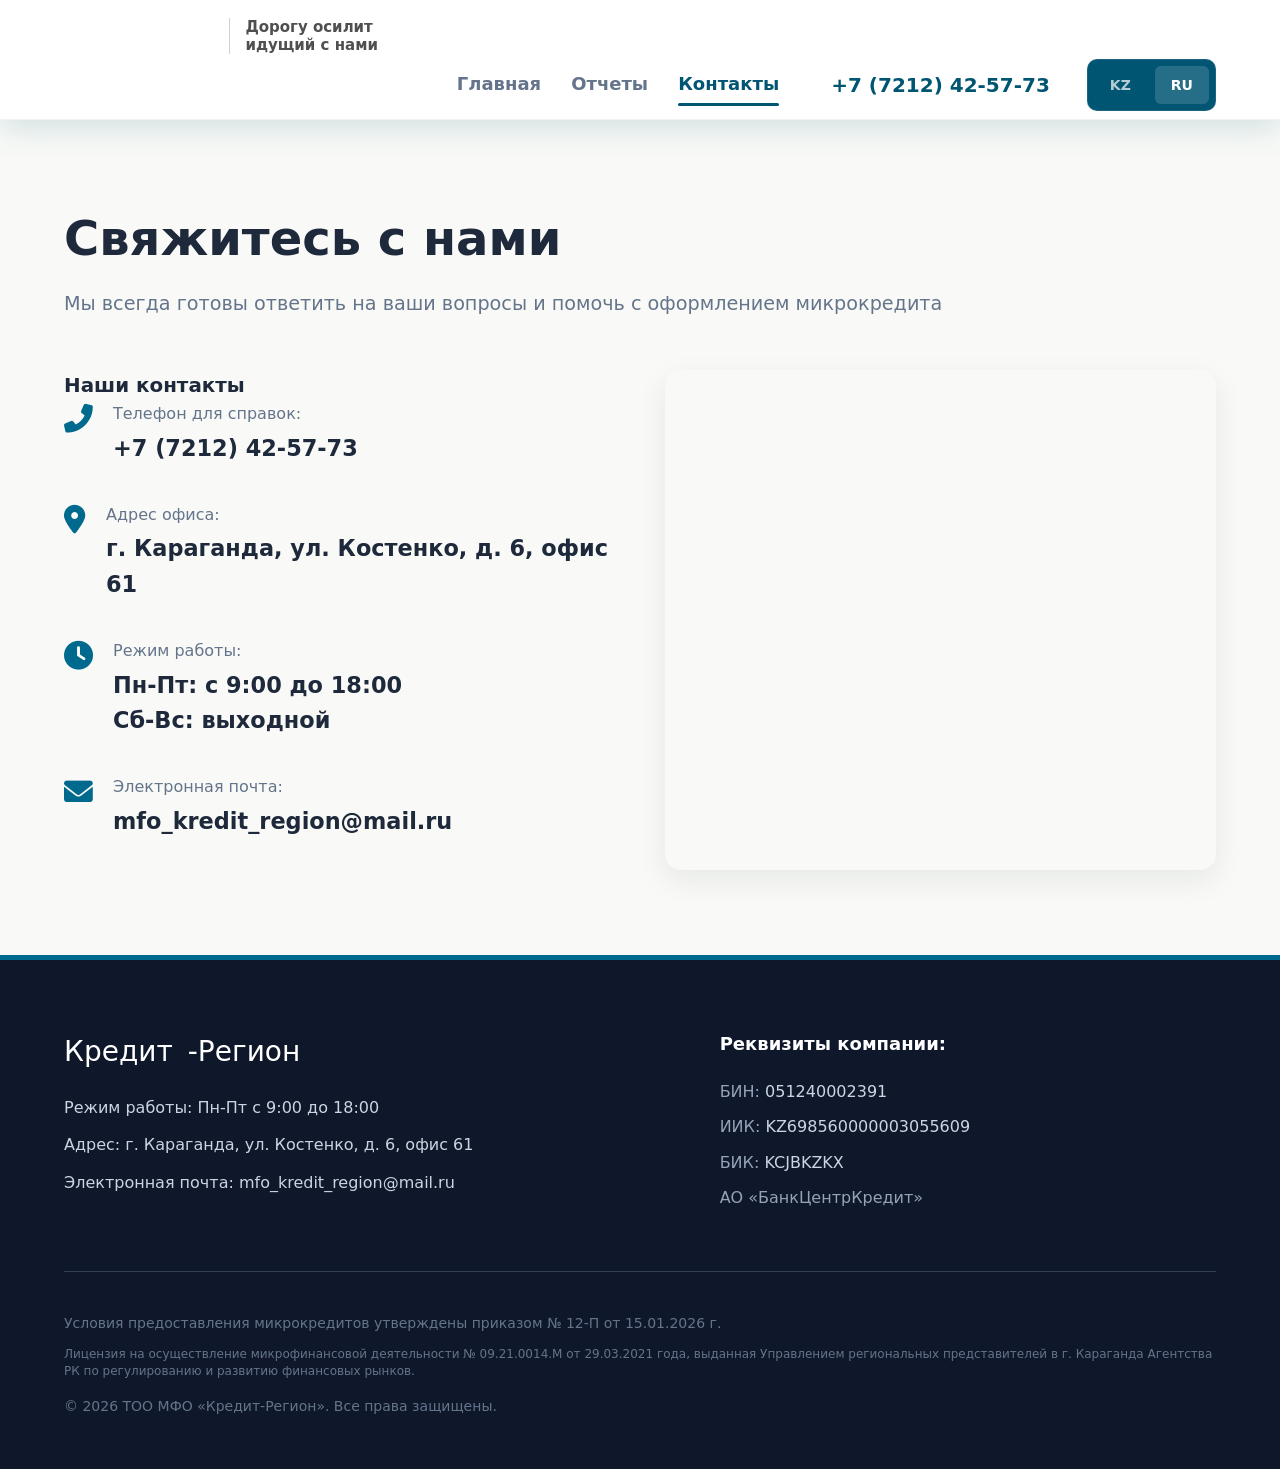
==== commit 7091931c: "Add files via upload" ====
--- a/contacts.html
+++ b/contacts.html
@@ -31,8 +31,8 @@
                 justify-self: start !important;
             }
             .logo-img {
-                max-height: 50px !important;
-                width: auto !important;
+                max-width: 90px;
+                height: auto;
             }
             .header-nav-block {
                 display: contents !important;
@@ -117,19 +117,17 @@
                 padding-top: 20px !important;
             }
         }
-
-
-        .logo {
+.logo {
     display: flex;
     align-items: center;
     text-decoration: none;
     gap: 15px;
 }
 
-.slogan {
-    font-size: 13px;
-    color: #555;
-    font-weight: 400;
+    .slogan {
+    font-size: 15px;
+    color: #4F4F4F;
+    font-weight: bold;
     line-height: 1.2;
     border-left: 1px solid #d1d1d1;
     padding-left: 15px;
@@ -140,30 +138,6 @@
     </style>
 </head>
 <body>
-
-<!-- <header class="header">
-        <div class="container header-wrap">
-            <a href="index.html" class="logo">
-                <img src="https://avirgehlkrsgrkzicobc.supabase.co/storage/v1/object/public/img/logo%20(2).png" alt="Кредит-Регион" class="logo-img">
-            </a>
-            <div class="header-nav-block">
-                <ul class="nav-links">
-                    <li><a href="index.html" id="nav-main">Главная</a></li>
-                    <li><a href="reports.html" id="nav-about">Отчеты</a></li>
-                    <li><a href="contacts.html" id="nav-contacts" class="active">Контакты</a></li>
-                </ul>   
-                
-                <div class="header-contacts">
-                    <a href="tel:+77212425773" id="phone-1" class="phone-link">+7 (7212) 42-57-73</a>
-                    <div class="lang-switcher">
-                        <a href="contacts_kz.html" class="lang-btn">KZ</a>
-                        <a href="contacts.html" class="active lang-btn">RU</a>
-                    </div>
-                </div>
-            </div>
-        </div>
-    </header> -->
-
 <header class="header">
     <div class="container header-wrap">
         <a href="index.html" class="logo">
@@ -219,6 +193,14 @@
                         <p class="value">Пн-Пт: с 9:00 до 18:00<br>Сб-Вс: выходной</p>
                     </div>
                 </div>
+
+                <div class="contact-item">
+                    <i class="fas fa-envelope"></i>
+                    <div>
+                        <p class="label">Электронная почта:</p>
+                        <a href="index.html#calculator" class="value">mfo_kredit_region@mail.ru</a>
+                    </div>
+                </div>
             </div>
             <div class="map-box">
             <iframe src="https://yandex.kz/map-widget/v1/?ll=73.082440%2C49.816398&z=17&pt=73.082440%2C49.816398%2Cpm2rdm" width="100%" height="100%" frameborder="0" allowfullscreen="true" style="position:relative; min-height: 400px; border-radius: 12px;"></iframe>
@@ -233,6 +215,7 @@
                     <div class="logo white-logo"><span class="logo-accent">Кредит</span>-Регион</div>
                     <p>Режим работы: Пн-Пт с 9:00 до 18:00</p>
                     <p>Адрес: г. Караганда, ул. Костенко, д. 6, офис 61</p>
+                    <p>Электронная почта: mfo_kredit_region@mail.ru</p>
                 </div>
                 <div class="footer-requisites">
                     <h4>Реквизиты компании:</h4>
--- a/style.css
+++ b/style.css
@@ -66,6 +66,7 @@
     border-left: 1px solid #d1d1d1;
     padding-left: 15px;
     white-space: nowrap; 
+
 }
 
 @media (max-width: 768px) {
@@ -1050,12 +1051,23 @@
         grid-row: 1 !important;
         margin: 0 !important;
         justify-self: start !important;
+        flex-direction: column;
+        align-items: flex-start; 
+        gap: 5px; 
+    }
+
+    .slogan {
+        border-left: none;
+        padding-left: 0;  
+        white-space: normal;
+        font-size: 11px;
     }
 
     .logo-img {
         max-width: 90px;
         height: auto;
     }
+
 
 
     .header-nav-block {
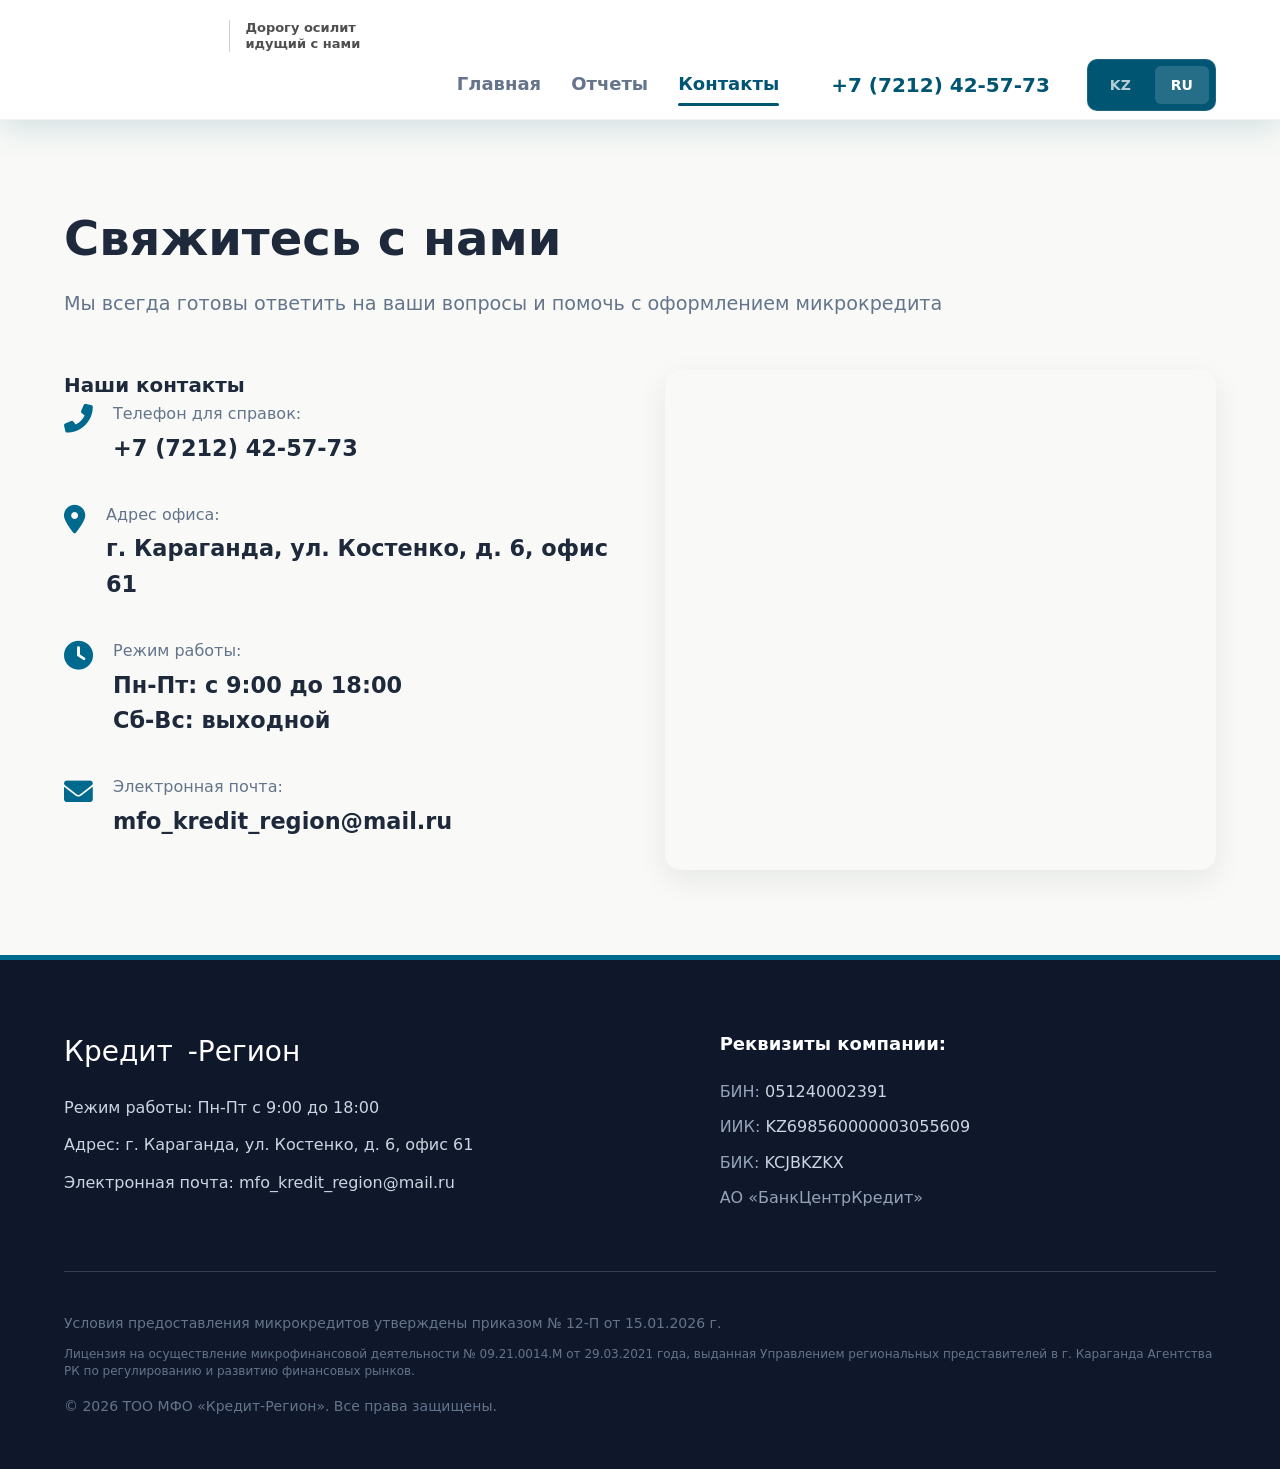
==== commit 31bf78a6: "Add files via upload" ====
--- a/contacts.html
+++ b/contacts.html
@@ -125,7 +125,7 @@
 }
 
     .slogan {
-    font-size: 15px;
+    font-size: 13px;
     color: #4F4F4F;
     font-weight: bold;
     line-height: 1.2;
